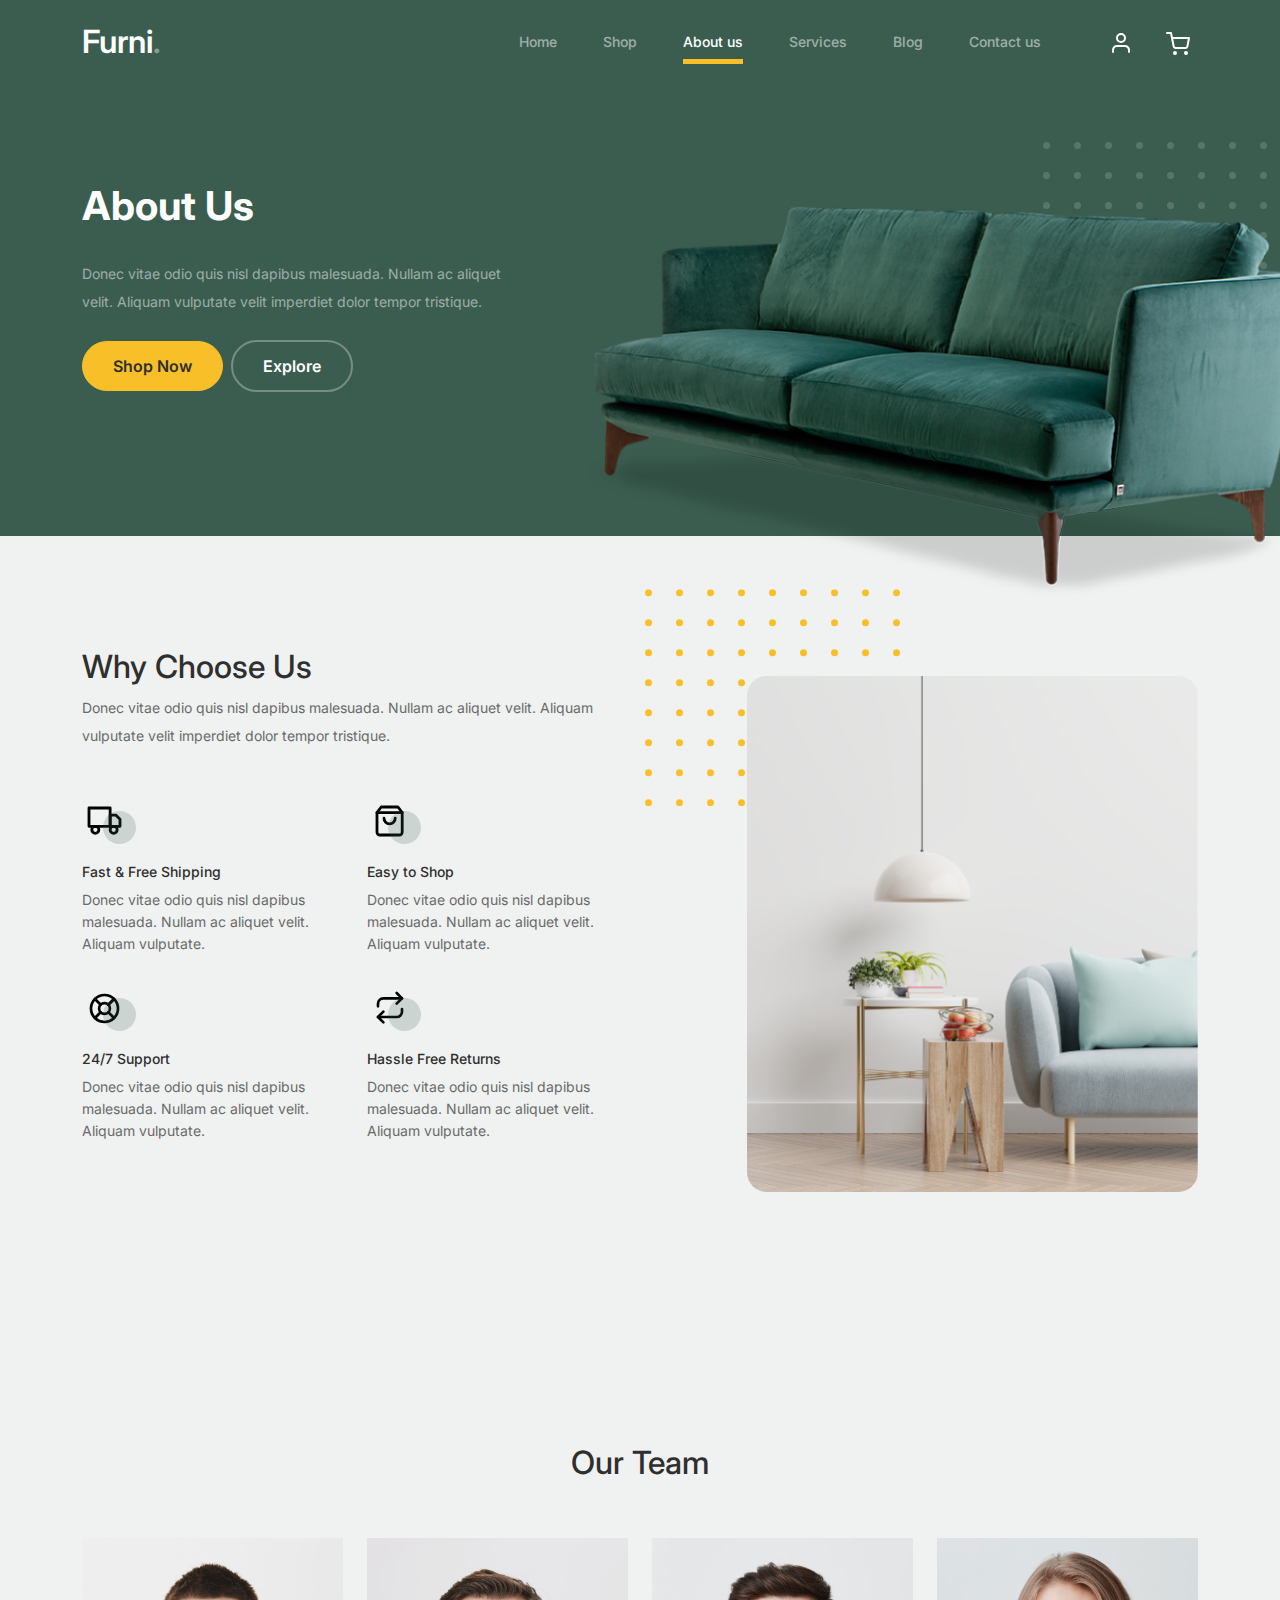
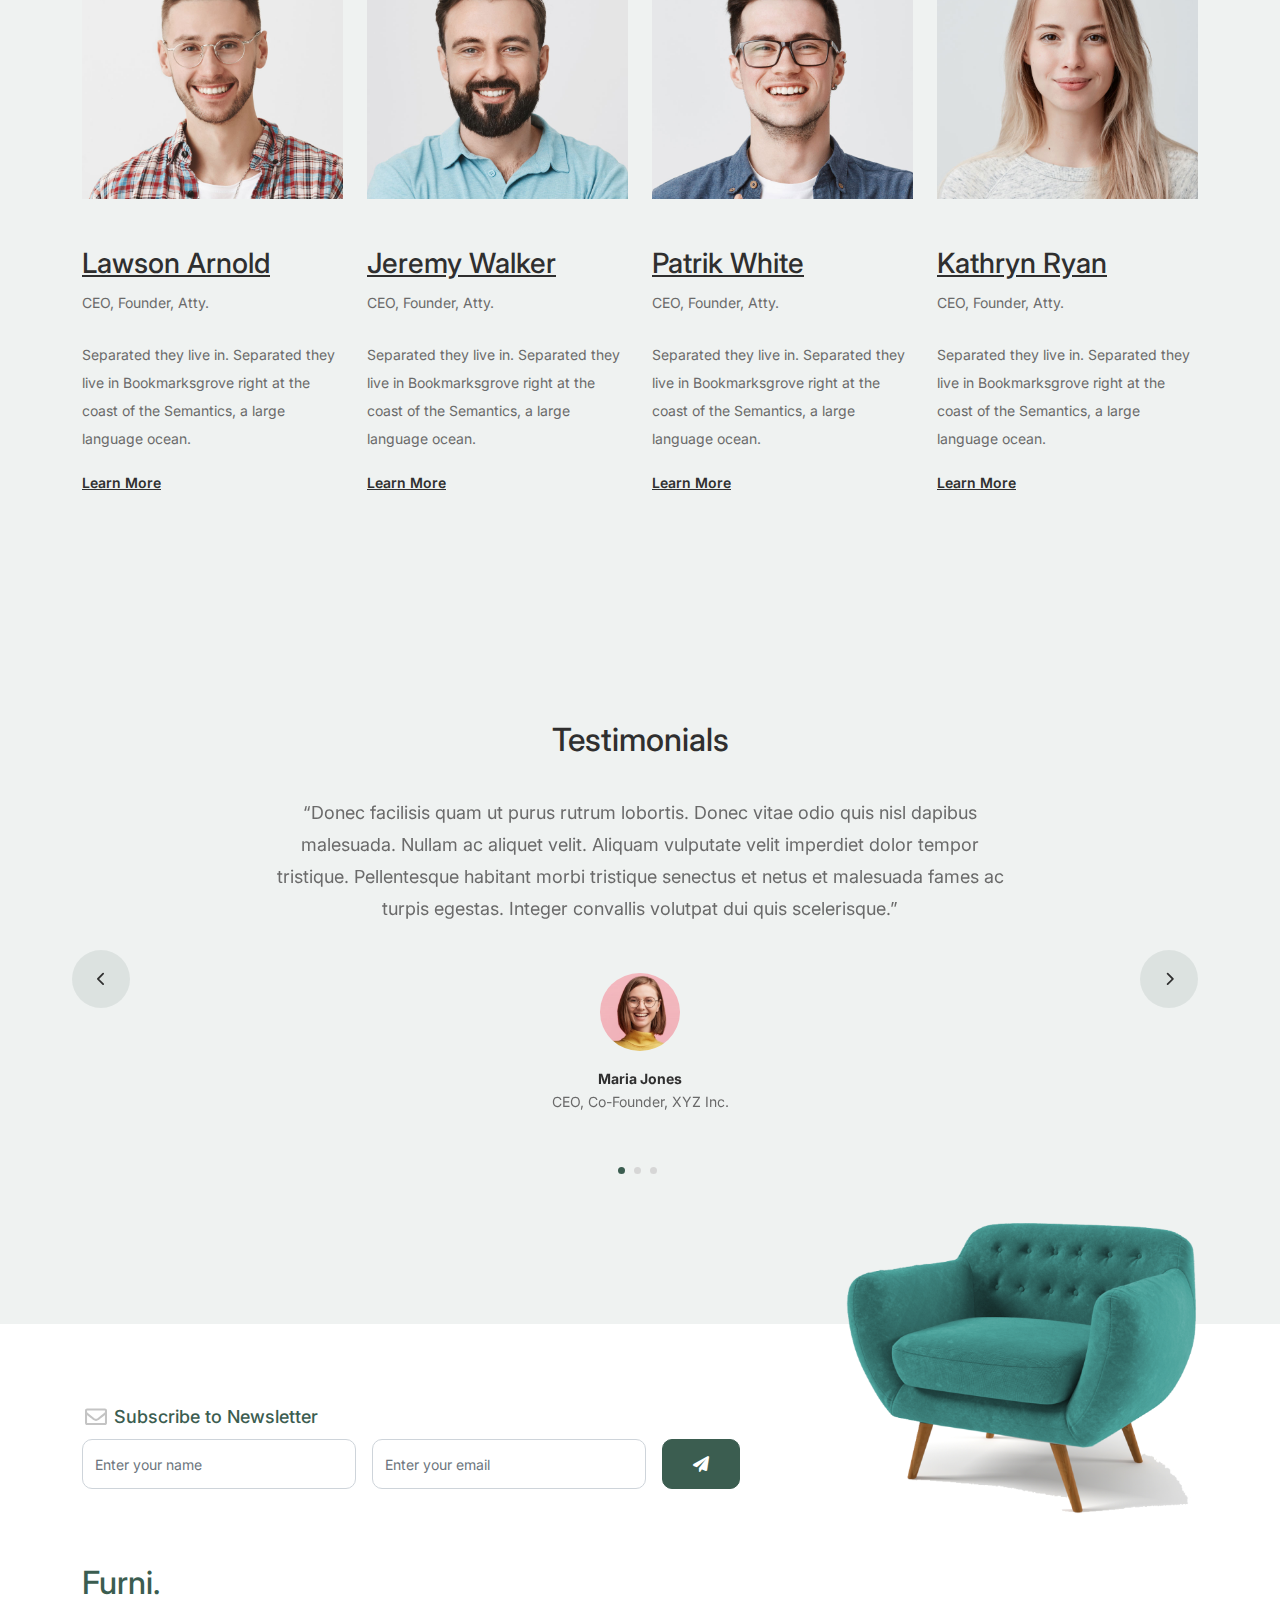
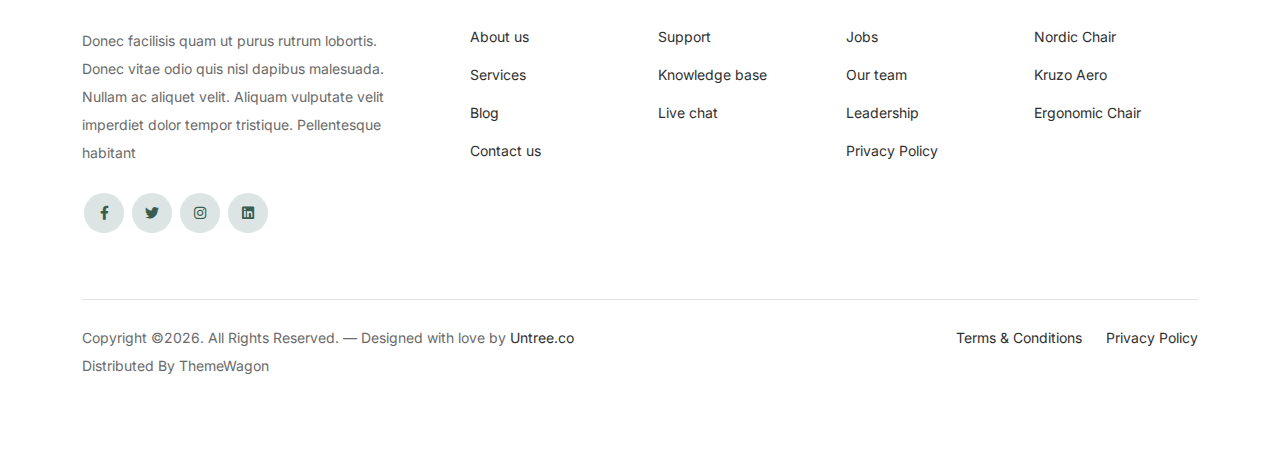
==== furni-1.0.0/about.html @ 328c90b6 "web-code" ====
<!-- /*
* Bootstrap 5
* Template Name: Furni
* Template Author: Untree.co
* Template URI: https://untree.co/
* License: https://creativecommons.org/licenses/by/3.0/
*/ -->
<!doctype html>
<html lang="en">
<head>
  <meta charset="utf-8">
  <meta name="viewport" content="width=device-width, initial-scale=1, shrink-to-fit=no">
  <meta name="author" content="Untree.co">
  <link rel="shortcut icon" href="favicon.png">

  <meta name="description" content="" />
  <meta name="keywords" content="bootstrap, bootstrap4" />

		<!-- Bootstrap CSS -->
		<link href="css/bootstrap.min.css" rel="stylesheet">
		<link href="https://cdnjs.cloudflare.com/ajax/libs/font-awesome/6.0.0-beta3/css/all.min.css" rel="stylesheet">
		<link href="css/tiny-slider.css" rel="stylesheet">
		<link href="css/style.css" rel="stylesheet">
		<title>Furni Free Bootstrap 5 Template for Furniture and Interior Design Websites by Untree.co </title>
	</head>

	<body>

		<!-- Start Header/Navigation -->
		<nav class="custom-navbar navbar navbar navbar-expand-md navbar-dark bg-dark" arial-label="Furni navigation bar">

			<div class="container">
				<a class="navbar-brand" href="index.html">Furni<span>.</span></a>

				<button class="navbar-toggler" type="button" data-bs-toggle="collapse" data-bs-target="#navbarsFurni" aria-controls="navbarsFurni" aria-expanded="false" aria-label="Toggle navigation">
					<span class="navbar-toggler-icon"></span>
				</button>

				<div class="collapse navbar-collapse" id="navbarsFurni">
					<ul class="custom-navbar-nav navbar-nav ms-auto mb-2 mb-md-0">
						<li class="nav-item ">
							<a class="nav-link" href="index.html">Home</a>
						</li>
						<li><a class="nav-link" href="shop.html">Shop</a></li>
						<li class="active"><a class="nav-link" href="about.html">About us</a></li>
						<li><a class="nav-link" href="services.html">Services</a></li>
						<li><a class="nav-link" href="blog.html">Blog</a></li>
						<li><a class="nav-link" href="contact.html">Contact us</a></li>
					</ul>

					<ul class="custom-navbar-cta navbar-nav mb-2 mb-md-0 ms-5">
						<li><a class="nav-link" href="#"><img src="images/user.svg"></a></li>
						<li><a class="nav-link" href="cart.html"><img src="images/cart.svg"></a></li>
					</ul>
				</div>
			</div>
				
		</nav>
		<!-- End Header/Navigation -->

		<!-- Start Hero Section -->
			<div class="hero">
				<div class="container">
					<div class="row justify-content-between">
						<div class="col-lg-5">
							<div class="intro-excerpt">
								<h1>About Us</h1>
								<p class="mb-4">Donec vitae odio quis nisl dapibus malesuada. Nullam ac aliquet velit. Aliquam vulputate velit imperdiet dolor tempor tristique.</p>
								<p><a href="" class="btn btn-secondary me-2">Shop Now</a><a href="#" class="btn btn-white-outline">Explore</a></p>
							</div>
						</div>
						<div class="col-lg-7">
							<div class="hero-img-wrap">
								<img src="images/couch.png" class="img-fluid">
							</div>
						</div>
					</div>
				</div>
			</div>
		<!-- End Hero Section -->

		

		<!-- Start Why Choose Us Section -->
		<div class="why-choose-section">
			<div class="container">
				<div class="row justify-content-between align-items-center">
					<div class="col-lg-6">
						<h2 class="section-title">Why Choose Us</h2>
						<p>Donec vitae odio quis nisl dapibus malesuada. Nullam ac aliquet velit. Aliquam vulputate velit imperdiet dolor tempor tristique.</p>

						<div class="row my-5">
							<div class="col-6 col-md-6">
								<div class="feature">
									<div class="icon">
										<img src="images/truck.svg" alt="Image" class="imf-fluid">
									</div>
									<h3>Fast &amp; Free Shipping</h3>
									<p>Donec vitae odio quis nisl dapibus malesuada. Nullam ac aliquet velit. Aliquam vulputate.</p>
								</div>
							</div>

							<div class="col-6 col-md-6">
								<div class="feature">
									<div class="icon">
										<img src="images/bag.svg" alt="Image" class="imf-fluid">
									</div>
									<h3>Easy to Shop</h3>
									<p>Donec vitae odio quis nisl dapibus malesuada. Nullam ac aliquet velit. Aliquam vulputate.</p>
								</div>
							</div>

							<div class="col-6 col-md-6">
								<div class="feature">
									<div class="icon">
										<img src="images/support.svg" alt="Image" class="imf-fluid">
									</div>
									<h3>24/7 Support</h3>
									<p>Donec vitae odio quis nisl dapibus malesuada. Nullam ac aliquet velit. Aliquam vulputate.</p>
								</div>
							</div>

							<div class="col-6 col-md-6">
								<div class="feature">
									<div class="icon">
										<img src="images/return.svg" alt="Image" class="imf-fluid">
									</div>
									<h3>Hassle Free Returns</h3>
									<p>Donec vitae odio quis nisl dapibus malesuada. Nullam ac aliquet velit. Aliquam vulputate.</p>
								</div>
							</div>

						</div>
					</div>

					<div class="col-lg-5">
						<div class="img-wrap">
							<img src="images/why-choose-us-img.jpg" alt="Image" class="img-fluid">
						</div>
					</div>

				</div>
			</div>
		</div>
		<!-- End Why Choose Us Section -->

		<!-- Start Team Section -->
		<div class="untree_co-section">
			<div class="container">

				<div class="row mb-5">
					<div class="col-lg-5 mx-auto text-center">
						<h2 class="section-title">Our Team</h2>
					</div>
				</div>

				<div class="row">

					<!-- Start Column 1 -->
					<div class="col-12 col-md-6 col-lg-3 mb-5 mb-md-0">
						<img src="images/person_1.jpg" class="img-fluid mb-5">
						<h3 clas><a href="#"><span class="">Lawson</span> Arnold</a></h3>
            <span class="d-block position mb-4">CEO, Founder, Atty.</span>
            <p>Separated they live in.
            Separated they live in Bookmarksgrove right at the coast of the Semantics, a large language ocean.</p>
            <p class="mb-0"><a href="#" class="more dark">Learn More <span class="icon-arrow_forward"></span></a></p>
					</div> 
					<!-- End Column 1 -->

					<!-- Start Column 2 -->
					<div class="col-12 col-md-6 col-lg-3 mb-5 mb-md-0">
						<img src="images/person_2.jpg" class="img-fluid mb-5">

						<h3 clas><a href="#"><span class="">Jeremy</span> Walker</a></h3>
            <span class="d-block position mb-4">CEO, Founder, Atty.</span>
            <p>Separated they live in.
            Separated they live in Bookmarksgrove right at the coast of the Semantics, a large language ocean.</p>
            <p class="mb-0"><a href="#" class="more dark">Learn More <span class="icon-arrow_forward"></span></a></p>

					</div> 
					<!-- End Column 2 -->

					<!-- Start Column 3 -->
					<div class="col-12 col-md-6 col-lg-3 mb-5 mb-md-0">
						<img src="images/person_3.jpg" class="img-fluid mb-5">
						<h3 clas><a href="#"><span class="">Patrik</span> White</a></h3>
            <span class="d-block position mb-4">CEO, Founder, Atty.</span>
            <p>Separated they live in.
            Separated they live in Bookmarksgrove right at the coast of the Semantics, a large language ocean.</p>
            <p class="mb-0"><a href="#" class="more dark">Learn More <span class="icon-arrow_forward"></span></a></p>
					</div> 
					<!-- End Column 3 -->

					<!-- Start Column 4 -->
					<div class="col-12 col-md-6 col-lg-3 mb-5 mb-md-0">
						<img src="images/person_4.jpg" class="img-fluid mb-5">

						<h3 clas><a href="#"><span class="">Kathryn</span> Ryan</a></h3>
            <span class="d-block position mb-4">CEO, Founder, Atty.</span>
            <p>Separated they live in.
            Separated they live in Bookmarksgrove right at the coast of the Semantics, a large language ocean.</p>
            <p class="mb-0"><a href="#" class="more dark">Learn More <span class="icon-arrow_forward"></span></a></p>

          
					</div> 
					<!-- End Column 4 -->

					

				</div>
			</div>
		</div>
		<!-- End Team Section -->

		

		<!-- Start Testimonial Slider -->
		<div class="testimonial-section before-footer-section">
			<div class="container">
				<div class="row">
					<div class="col-lg-7 mx-auto text-center">
						<h2 class="section-title">Testimonials</h2>
					</div>
				</div>

				<div class="row justify-content-center">
					<div class="col-lg-12">
						<div class="testimonial-slider-wrap text-center">

							<div id="testimonial-nav">
								<span class="prev" data-controls="prev"><span class="fa fa-chevron-left"></span></span>
								<span class="next" data-controls="next"><span class="fa fa-chevron-right"></span></span>
							</div>

							<div class="testimonial-slider">
								
								<div class="item">
									<div class="row justify-content-center">
										<div class="col-lg-8 mx-auto">

											<div class="testimonial-block text-center">
												<blockquote class="mb-5">
													<p>&ldquo;Donec facilisis quam ut purus rutrum lobortis. Donec vitae odio quis nisl dapibus malesuada. Nullam ac aliquet velit. Aliquam vulputate velit imperdiet dolor tempor tristique. Pellentesque habitant morbi tristique senectus et netus et malesuada fames ac turpis egestas. Integer convallis volutpat dui quis scelerisque.&rdquo;</p>
												</blockquote>

												<div class="author-info">
													<div class="author-pic">
														<img src="images/person-1.png" alt="Maria Jones" class="img-fluid">
													</div>
													<h3 class="font-weight-bold">Maria Jones</h3>
													<span class="position d-block mb-3">CEO, Co-Founder, XYZ Inc.</span>
												</div>
											</div>

										</div>
									</div>
								</div> 
								<!-- END item -->

								<div class="item">
									<div class="row justify-content-center">
										<div class="col-lg-8 mx-auto">

											<div class="testimonial-block text-center">
												<blockquote class="mb-5">
													<p>&ldquo;Donec facilisis quam ut purus rutrum lobortis. Donec vitae odio quis nisl dapibus malesuada. Nullam ac aliquet velit. Aliquam vulputate velit imperdiet dolor tempor tristique. Pellentesque habitant morbi tristique senectus et netus et malesuada fames ac turpis egestas. Integer convallis volutpat dui quis scelerisque.&rdquo;</p>
												</blockquote>

												<div class="author-info">
													<div class="author-pic">
														<img src="images/person-1.png" alt="Maria Jones" class="img-fluid">
													</div>
													<h3 class="font-weight-bold">Maria Jones</h3>
													<span class="position d-block mb-3">CEO, Co-Founder, XYZ Inc.</span>
												</div>
											</div>

										</div>
									</div>
								</div> 
								<!-- END item -->

								<div class="item">
									<div class="row justify-content-center">
										<div class="col-lg-8 mx-auto">

											<div class="testimonial-block text-center">
												<blockquote class="mb-5">
													<p>&ldquo;Donec facilisis quam ut purus rutrum lobortis. Donec vitae odio quis nisl dapibus malesuada. Nullam ac aliquet velit. Aliquam vulputate velit imperdiet dolor tempor tristique. Pellentesque habitant morbi tristique senectus et netus et malesuada fames ac turpis egestas. Integer convallis volutpat dui quis scelerisque.&rdquo;</p>
												</blockquote>

												<div class="author-info">
													<div class="author-pic">
														<img src="images/person-1.png" alt="Maria Jones" class="img-fluid">
													</div>
													<h3 class="font-weight-bold">Maria Jones</h3>
													<span class="position d-block mb-3">CEO, Co-Founder, XYZ Inc.</span>
												</div>
											</div>

										</div>
									</div>
								</div> 
								<!-- END item -->

							</div>

						</div>
					</div>
				</div>
			</div>
		</div>
		<!-- End Testimonial Slider -->

		

		<!-- Start Footer Section -->
		<footer class="footer-section">
			<div class="container relative">

				<div class="sofa-img">
					<img src="images/sofa.png" alt="Image" class="img-fluid">
				</div>

				<div class="row">
					<div class="col-lg-8">
						<div class="subscription-form">
							<h3 class="d-flex align-items-center"><span class="me-1"><img src="images/envelope-outline.svg" alt="Image" class="img-fluid"></span><span>Subscribe to Newsletter</span></h3>

							<form action="#" class="row g-3">
								<div class="col-auto">
									<input type="text" class="form-control" placeholder="Enter your name">
								</div>
								<div class="col-auto">
									<input type="email" class="form-control" placeholder="Enter your email">
								</div>
								<div class="col-auto">
									<button class="btn btn-primary">
										<span class="fa fa-paper-plane"></span>
									</button>
								</div>
							</form>

						</div>
					</div>
				</div>

				<div class="row g-5 mb-5">
					<div class="col-lg-4">
						<div class="mb-4 footer-logo-wrap"><a href="#" class="footer-logo">Furni<span>.</span></a></div>
						<p class="mb-4">Donec facilisis quam ut purus rutrum lobortis. Donec vitae odio quis nisl dapibus malesuada. Nullam ac aliquet velit. Aliquam vulputate velit imperdiet dolor tempor tristique. Pellentesque habitant</p>

						<ul class="list-unstyled custom-social">
							<li><a href="#"><span class="fa fa-brands fa-facebook-f"></span></a></li>
							<li><a href="#"><span class="fa fa-brands fa-twitter"></span></a></li>
							<li><a href="#"><span class="fa fa-brands fa-instagram"></span></a></li>
							<li><a href="#"><span class="fa fa-brands fa-linkedin"></span></a></li>
						</ul>
					</div>

					<div class="col-lg-8">
						<div class="row links-wrap">
							<div class="col-6 col-sm-6 col-md-3">
								<ul class="list-unstyled">
									<li><a href="#">About us</a></li>
									<li><a href="#">Services</a></li>
									<li><a href="#">Blog</a></li>
									<li><a href="#">Contact us</a></li>
								</ul>
							</div>

							<div class="col-6 col-sm-6 col-md-3">
								<ul class="list-unstyled">
									<li><a href="#">Support</a></li>
									<li><a href="#">Knowledge base</a></li>
									<li><a href="#">Live chat</a></li>
								</ul>
							</div>

							<div class="col-6 col-sm-6 col-md-3">
								<ul class="list-unstyled">
									<li><a href="#">Jobs</a></li>
									<li><a href="#">Our team</a></li>
									<li><a href="#">Leadership</a></li>
									<li><a href="#">Privacy Policy</a></li>
								</ul>
							</div>

							<div class="col-6 col-sm-6 col-md-3">
								<ul class="list-unstyled">
									<li><a href="#">Nordic Chair</a></li>
									<li><a href="#">Kruzo Aero</a></li>
									<li><a href="#">Ergonomic Chair</a></li>
								</ul>
							</div>
						</div>
					</div>

				</div>

				<div class="border-top copyright">
					<div class="row pt-4">
						<div class="col-lg-6">
							<p class="mb-2 text-center text-lg-start">Copyright &copy;<script>document.write(new Date().getFullYear());</script>. All Rights Reserved. &mdash; Designed with love by <a href="https://untree.co">Untree.co</a> Distributed By <a hreff="https://themewagon.com">ThemeWagon</a>  <!-- License information: https://untree.co/license/ -->
            </p>
						</div>

						<div class="col-lg-6 text-center text-lg-end">
							<ul class="list-unstyled d-inline-flex ms-auto">
								<li class="me-4"><a href="#">Terms &amp; Conditions</a></li>
								<li><a href="#">Privacy Policy</a></li>
							</ul>
						</div>

					</div>
				</div>

			</div>
		</footer>
		<!-- End Footer Section -->	


		<script src="js/bootstrap.bundle.min.js"></script>
		<script src="js/tiny-slider.js"></script>
		<script src="js/custom.js"></script>
	</body>

</html>
---- furni-1.0.0/css/tiny-slider.css ----
.tns-outer{padding:0 !important}.tns-outer [hidden]{display:none !important}.tns-outer [aria-controls],.tns-outer [data-action]{cursor:pointer}.tns-slider{-webkit-transition:all 0s;-moz-transition:all 0s;transition:all 0s}.tns-slider>.tns-item{-webkit-box-sizing:border-box;-moz-box-sizing:border-box;box-sizing:border-box}.tns-horizontal.tns-subpixel{white-space:nowrap}.tns-horizontal.tns-subpixel>.tns-item{display:inline-block;vertical-align:top;white-space:normal}.tns-horizontal.tns-no-subpixel:after{content:'';display:table;clear:both}.tns-horizontal.tns-no-subpixel>.tns-item{float:left}.tns-horizontal.tns-carousel.tns-no-subpixel>.tns-item{margin-right:-100%}.tns-no-calc{position:relative;left:0}.tns-gallery{position:relative;left:0;min-height:1px}.tns-gallery>.tns-item{position:absolute;left:-100%;-webkit-transition:transform 0s, opacity 0s;-moz-transition:transform 0s, opacity 0s;transition:transform 0s, opacity 0s}.tns-gallery>.tns-slide-active{position:relative;left:auto !important}.tns-gallery>.tns-moving{-webkit-transition:all 0.25s;-moz-transition:all 0.25s;transition:all 0.25s}.tns-autowidth{display:inline-block}.tns-lazy-img{-webkit-transition:opacity 0.6s;-moz-transition:opacity 0.6s;transition:opacity 0.6s;opacity:0.6}.tns-lazy-img.tns-complete{opacity:1}.tns-ah{-webkit-transition:height 0s;-moz-transition:height 0s;transition:height 0s}.tns-ovh{overflow:hidden}.tns-visually-hidden{position:absolute;left:-10000em}.tns-transparent{opacity:0;visibility:hidden}.tns-fadeIn{opacity:1;filter:alpha(opacity=100);z-index:0}.tns-normal,.tns-fadeOut{opacity:0;filter:alpha(opacity=0);z-index:-1}.tns-vpfix{white-space:nowrap}.tns-vpfix>div,.tns-vpfix>li{display:inline-block}.tns-t-subp2{margin:0 auto;width:310px;position:relative;height:10px;overflow:hidden}.tns-t-ct{width:2333.3333333%;width:-webkit-calc(100% * 70 / 3);width:-moz-calc(100% * 70 / 3);width:calc(100% * 70 / 3);position:absolute;right:0}.tns-t-ct:after{content:'';display:table;clear:both}.tns-t-ct>div{width:1.4285714%;width:-webkit-calc(100% / 70);width:-moz-calc(100% / 70);width:calc(100% / 70);height:10px;float:left}

/*# sourceMappingURL=sourcemaps/tiny-slider.css.map */
---- furni-1.0.0/css/style.css ----
/*
* Template Name: UntreeStore
* Template Author: Untree.co
* Author URI: https://untree.co/
* License: https://creativecommons.org/licenses/by/3.0/
*/
@import url("https://fonts.googleapis.com/css2?family=Inter:wght@400;500;600;700;800&display=swap");
body {
  overflow-x: hidden;
  position: relative; }

body {
  font-family: "Inter", sans-serif;
  font-weight: 400;
  line-height: 28px;
  color: #6a6a6a;
  font-size: 14px;
  background-color: #eff2f1; }

a {
  text-decoration: none;
  -webkit-transition: .3s all ease;
  -o-transition: .3s all ease;
  transition: .3s all ease;
  color: #2f2f2f;
  text-decoration: underline; }
  a:hover {
    color: #2f2f2f;
    text-decoration: none; }
  a.more {
    font-weight: 600; }

.custom-navbar {
  background: #3b5d50 !important;
  padding-top: 20px;
  padding-bottom: 20px; }
  .custom-navbar .navbar-brand {
    font-size: 32px;
    font-weight: 600; }
    .custom-navbar .navbar-brand > span {
      opacity: .4; }
  .custom-navbar .navbar-toggler {
    border-color: transparent; }
    .custom-navbar .navbar-toggler:active, .custom-navbar .navbar-toggler:focus {
      -webkit-box-shadow: none;
      box-shadow: none;
      outline: none; }
  @media (min-width: 992px) {
    .custom-navbar .custom-navbar-nav li {
      margin-left: 15px;
      margin-right: 15px; } }
  .custom-navbar .custom-navbar-nav li a {
    font-weight: 500;
    color: #ffffff !important;
    opacity: .5;
    -webkit-transition: .3s all ease;
    -o-transition: .3s all ease;
    transition: .3s all ease;
    position: relative; }
    @media (min-width: 768px) {
      .custom-navbar .custom-navbar-nav li a:before {
        content: "";
        position: absolute;
        bottom: 0;
        left: 8px;
        right: 8px;
        background: #f9bf29;
        height: 5px;
        opacity: 1;
        visibility: visible;
        width: 0;
        -webkit-transition: .15s all ease-out;
        -o-transition: .15s all ease-out;
        transition: .15s all ease-out; } }
    .custom-navbar .custom-navbar-nav li a:hover {
      opacity: 1; }
      .custom-navbar .custom-navbar-nav li a:hover:before {
        width: calc(100% - 16px); }
  .custom-navbar .custom-navbar-nav li.active a {
    opacity: 1; }
    .custom-navbar .custom-navbar-nav li.active a:before {
      width: calc(100% - 16px); }
  .custom-navbar .custom-navbar-cta {
    margin-left: 0 !important;
    -webkit-box-orient: horizontal;
    -webkit-box-direction: normal;
    -ms-flex-direction: row;
    flex-direction: row; }
    @media (min-width: 768px) {
      .custom-navbar .custom-navbar-cta {
        margin-left: 40px !important; } }
    .custom-navbar .custom-navbar-cta li {
      margin-left: 0px;
      margin-right: 0px; }
      .custom-navbar .custom-navbar-cta li:first-child {
        margin-right: 20px; }

.hero {
  background: #3b5d50;
  padding: calc(4rem - 30px) 0 0rem 0; }
  @media (min-width: 768px) {
    .hero {
      padding: calc(4rem - 30px) 0 4rem 0; } }
  @media (min-width: 992px) {
    .hero {
      padding: calc(8rem - 30px) 0 8rem 0; } }
  .hero .intro-excerpt {
    position: relative;
    z-index: 4; }
    @media (min-width: 992px) {
      .hero .intro-excerpt {
        max-width: 450px; } }
  .hero h1 {
    font-weight: 700;
    color: #ffffff;
    margin-bottom: 30px; }
    @media (min-width: 1400px) {
      .hero h1 {
        font-size: 54px; } }
  .hero p {
    color: rgba(255, 255, 255, 0.5);
    margin-botom: 30px; }
  .hero .hero-img-wrap {
    position: relative; }
    .hero .hero-img-wrap img {
      position: relative;
      top: 0px;
      right: 0px;
      z-index: 2;
      max-width: 780px;
      left: -20px; }
      @media (min-width: 768px) {
        .hero .hero-img-wrap img {
          right: 0px;
          left: -100px; } }
      @media (min-width: 992px) {
        .hero .hero-img-wrap img {
          left: 0px;
          top: -80px;
          position: absolute;
          right: -50px; } }
      @media (min-width: 1200px) {
        .hero .hero-img-wrap img {
          left: 0px;
          top: -80px;
          right: -100px; } }
    .hero .hero-img-wrap:after {
      content: "";
      position: absolute;
      width: 255px;
      height: 217px;
      background-image: url("../images/dots-light.svg");
      background-size: contain;
      background-repeat: no-repeat;
      right: -100px;
      top: -0px; }
      @media (min-width: 1200px) {
        .hero .hero-img-wrap:after {
          top: -40px; } }

.btn {
  font-weight: 600;
  padding: 12px 30px;
  border-radius: 30px;
  color: #ffffff;
  background: #2f2f2f;
  border-color: #2f2f2f; }
  .btn:hover {
    color: #ffffff;
    background: #222222;
    border-color: #222222; }
  .btn:active, .btn:focus {
    outline: none !important;
    -webkit-box-shadow: none;
    box-shadow: none; }
  .btn.btn-primary {
    background: #3b5d50;
    border-color: #3b5d50; }
    .btn.btn-primary:hover {
      background: #314d43;
      border-color: #314d43; }
  .btn.btn-secondary {
    color: #2f2f2f;
    background: #f9bf29;
    border-color: #f9bf29; }
    .btn.btn-secondary:hover {
      background: #f8b810;
      border-color: #f8b810; }
  .btn.btn-white-outline {
    background: transparent;
    border-width: 2px;
    border-color: rgba(255, 255, 255, 0.3); }
    .btn.btn-white-outline:hover {
      border-color: white;
      color: #ffffff; }

.section-title {
  color: #2f2f2f; }

.product-section {
  padding: 7rem 0; }
  .product-section .product-item {
    text-align: center;
    text-decoration: none;
    display: block;
    position: relative;
    padding-bottom: 50px;
    cursor: pointer; }
    .product-section .product-item .product-thumbnail {
      margin-bottom: 30px;
      position: relative;
      top: 0;
      -webkit-transition: .3s all ease;
      -o-transition: .3s all ease;
      transition: .3s all ease; }
    .product-section .product-item h3 {
      font-weight: 600;
      font-size: 16px; }
    .product-section .product-item strong {
      font-weight: 800 !important;
      font-size: 18px !important; }
    .product-section .product-item h3, .product-section .product-item strong {
      color: #2f2f2f;
      text-decoration: none; }
    .product-section .product-item .icon-cross {
      position: absolute;
      width: 35px;
      height: 35px;
      display: inline-block;
      background: #2f2f2f;
      bottom: 15px;
      left: 50%;
      -webkit-transform: translateX(-50%);
      -ms-transform: translateX(-50%);
      transform: translateX(-50%);
      margin-bottom: -17.5px;
      border-radius: 50%;
      opacity: 0;
      visibility: hidden;
      -webkit-transition: .3s all ease;
      -o-transition: .3s all ease;
      transition: .3s all ease; }
      .product-section .product-item .icon-cross img {
        position: absolute;
        left: 50%;
        top: 50%;
        -webkit-transform: translate(-50%, -50%);
        -ms-transform: translate(-50%, -50%);
        transform: translate(-50%, -50%); }
    .product-section .product-item:before {
      bottom: 0;
      left: 0;
      right: 0;
      position: absolute;
      content: "";
      background: #dce5e4;
      height: 0%;
      z-index: -1;
      border-radius: 10px;
      -webkit-transition: .3s all ease;
      -o-transition: .3s all ease;
      transition: .3s all ease; }
    .product-section .product-item:hover .product-thumbnail {
      top: -25px; }
    .product-section .product-item:hover .icon-cross {
      bottom: 0;
      opacity: 1;
      visibility: visible; }
    .product-section .product-item:hover:before {
      height: 70%; }

.why-choose-section {
  padding: 7rem 0; }
  .why-choose-section .img-wrap {
    position: relative; }
    .why-choose-section .img-wrap:before {
      position: absolute;
      content: "";
      width: 255px;
      height: 217px;
      background-image: url("../images/dots-yellow.svg");
      background-repeat: no-repeat;
      background-size: contain;
      -webkit-transform: translate(-40%, -40%);
      -ms-transform: translate(-40%, -40%);
      transform: translate(-40%, -40%);
      z-index: -1; }
    .why-choose-section .img-wrap img {
      border-radius: 20px; }

.feature {
  margin-bottom: 30px; }
  .feature .icon {
    display: inline-block;
    position: relative;
    margin-bottom: 20px; }
    .feature .icon:before {
      content: "";
      width: 33px;
      height: 33px;
      position: absolute;
      background: rgba(59, 93, 80, 0.2);
      border-radius: 50%;
      right: -8px;
      bottom: 0; }
  .feature h3 {
    font-size: 14px;
    color: #2f2f2f; }
  .feature p {
    font-size: 14px;
    line-height: 22px;
    color: #6a6a6a; }

.we-help-section {
  padding: 7rem 0; }
  .we-help-section .imgs-grid {
    display: -ms-grid;
    display: grid;
    -ms-grid-columns: (1fr)[27];
    grid-template-columns: repeat(27, 1fr);
    position: relative; }
    .we-help-section .imgs-grid:before {
      position: absolute;
      content: "";
      width: 255px;
      height: 217px;
      background-image: url("../images/dots-green.svg");
      background-size: contain;
      background-repeat: no-repeat;
      -webkit-transform: translate(-40%, -40%);
      -ms-transform: translate(-40%, -40%);
      transform: translate(-40%, -40%);
      z-index: -1; }
    .we-help-section .imgs-grid .grid {
      position: relative; }
      .we-help-section .imgs-grid .grid img {
        border-radius: 20px;
        max-width: 100%; }
      .we-help-section .imgs-grid .grid.grid-1 {
        -ms-grid-column: 1;
        -ms-grid-column-span: 18;
        grid-column: 1 / span 18;
        -ms-grid-row: 1;
        -ms-grid-row-span: 27;
        grid-row: 1 / span 27; }
      .we-help-section .imgs-grid .grid.grid-2 {
        -ms-grid-column: 19;
        -ms-grid-column-span: 27;
        grid-column: 19 / span 27;
        -ms-grid-row: 1;
        -ms-grid-row-span: 5;
        grid-row: 1 / span 5;
        padding-left: 20px; }
      .we-help-section .imgs-grid .grid.grid-3 {
        -ms-grid-column: 14;
        -ms-grid-column-span: 16;
        grid-column: 14 / span 16;
        -ms-grid-row: 6;
        -ms-grid-row-span: 27;
        grid-row: 6 / span 27;
        padding-top: 20px; }

.custom-list {
  width: 100%; }
  .custom-list li {
    display: inline-block;
    width: calc(50% - 20px);
    margin-bottom: 12px;
    line-height: 1.5;
    position: relative;
    padding-left: 20px; }
    .custom-list li:before {
      content: "";
      width: 8px;
      height: 8px;
      border-radius: 50%;
      border: 2px solid #3b5d50;
      position: absolute;
      left: 0;
      top: 8px; }

.popular-product {
  padding: 0 0 7rem 0; }
  .popular-product .product-item-sm h3 {
    font-size: 14px;
    font-weight: 700;
    color: #2f2f2f; }
  .popular-product .product-item-sm a {
    text-decoration: none;
    color: #2f2f2f;
    -webkit-transition: .3s all ease;
    -o-transition: .3s all ease;
    transition: .3s all ease; }
    .popular-product .product-item-sm a:hover {
      color: rgba(47, 47, 47, 0.5); }
  .popular-product .product-item-sm p {
    line-height: 1.4;
    margin-bottom: 10px;
    font-size: 14px; }
  .popular-product .product-item-sm .thumbnail {
    margin-right: 10px;
    -webkit-box-flex: 0;
    -ms-flex: 0 0 120px;
    flex: 0 0 120px;
    position: relative; }
    .popular-product .product-item-sm .thumbnail:before {
      content: "";
      position: absolute;
      border-radius: 20px;
      background: #dce5e4;
      width: 98px;
      height: 98px;
      top: 50%;
      left: 50%;
      -webkit-transform: translate(-50%, -50%);
      -ms-transform: translate(-50%, -50%);
      transform: translate(-50%, -50%);
      z-index: -1; }

.testimonial-section {
  padding: 3rem 0 7rem 0; }

.testimonial-slider-wrap {
  position: relative; }
  .testimonial-slider-wrap .tns-inner {
    padding-top: 30px; }
  .testimonial-slider-wrap .item .testimonial-block blockquote {
    font-size: 16px; }
    @media (min-width: 768px) {
      .testimonial-slider-wrap .item .testimonial-block blockquote {
        line-height: 32px;
        font-size: 18px; } }
  .testimonial-slider-wrap .item .testimonial-block .author-info .author-pic {
    margin-bottom: 20px; }
    .testimonial-slider-wrap .item .testimonial-block .author-info .author-pic img {
      max-width: 80px;
      border-radius: 50%; }
  .testimonial-slider-wrap .item .testimonial-block .author-info h3 {
    font-size: 14px;
    font-weight: 700;
    color: #2f2f2f;
    margin-bottom: 0; }
  .testimonial-slider-wrap #testimonial-nav {
    position: absolute;
    top: 50%;
    z-index: 99;
    width: 100%;
    display: none; }
    @media (min-width: 768px) {
      .testimonial-slider-wrap #testimonial-nav {
        display: block; } }
    .testimonial-slider-wrap #testimonial-nav > span {
      cursor: pointer;
      position: absolute;
      width: 58px;
      height: 58px;
      line-height: 58px;
      border-radius: 50%;
      background: rgba(59, 93, 80, 0.1);
      color: #2f2f2f;
      -webkit-transition: .3s all ease;
      -o-transition: .3s all ease;
      transition: .3s all ease; }
      .testimonial-slider-wrap #testimonial-nav > span:hover {
        background: #3b5d50;
        color: #ffffff; }
    .testimonial-slider-wrap #testimonial-nav .prev {
      left: -10px; }
    .testimonial-slider-wrap #testimonial-nav .next {
      right: 0; }
  .testimonial-slider-wrap .tns-nav {
    position: absolute;
    bottom: -50px;
    left: 50%;
    -webkit-transform: translateX(-50%);
    -ms-transform: translateX(-50%);
    transform: translateX(-50%); }
    .testimonial-slider-wrap .tns-nav button {
      background: none;
      border: none;
      display: inline-block;
      position: relative;
      width: 0 !important;
      height: 7px !important;
      margin: 2px; }
      .testimonial-slider-wrap .tns-nav button:active, .testimonial-slider-wrap .tns-nav button:focus, .testimonial-slider-wrap .tns-nav button:hover {
        outline: none;
        -webkit-box-shadow: none;
        box-shadow: none;
        background: none; }
      .testimonial-slider-wrap .tns-nav button:before {
        display: block;
        width: 7px;
        height: 7px;
        left: 0;
        top: 0;
        position: absolute;
        content: "";
        border-radius: 50%;
        -webkit-transition: .3s all ease;
        -o-transition: .3s all ease;
        transition: .3s all ease;
        background-color: #d6d6d6; }
      .testimonial-slider-wrap .tns-nav button:hover:before, .testimonial-slider-wrap .tns-nav button.tns-nav-active:before {
        background-color: #3b5d50; }

.before-footer-section {
  padding: 7rem 0 12rem 0 !important; }

.blog-section {
  padding: 7rem 0 12rem 0; }
  .blog-section .post-entry a {
    text-decoration: none; }
  .blog-section .post-entry .post-thumbnail {
    display: block;
    margin-bottom: 20px; }
    .blog-section .post-entry .post-thumbnail img {
      border-radius: 20px;
      -webkit-transition: .3s all ease;
      -o-transition: .3s all ease;
      transition: .3s all ease; }
  .blog-section .post-entry .post-content-entry {
    padding-left: 15px;
    padding-right: 15px; }
    .blog-section .post-entry .post-content-entry h3 {
      font-size: 16px;
      margin-bottom: 0;
      font-weight: 600;
      margin-bottom: 7px; }
    .blog-section .post-entry .post-content-entry .meta {
      font-size: 14px; }
      .blog-section .post-entry .post-content-entry .meta a {
        font-weight: 600; }
  .blog-section .post-entry:hover .post-thumbnail img, .blog-section .post-entry:focus .post-thumbnail img {
    opacity: .7; }

.footer-section {
  padding: 80px 0;
  background: #ffffff; }
  .footer-section .relative {
    position: relative; }
  .footer-section a {
    text-decoration: none;
    color: #2f2f2f;
    -webkit-transition: .3s all ease;
    -o-transition: .3s all ease;
    transition: .3s all ease; }
    .footer-section a:hover {
      color: rgba(47, 47, 47, 0.5); }
  .footer-section .subscription-form {
    margin-bottom: 40px;
    position: relative;
    z-index: 2;
    margin-top: 100px; }
    @media (min-width: 992px) {
      .footer-section .subscription-form {
        margin-top: 0px;
        margin-bottom: 80px; } }
    .footer-section .subscription-form h3 {
      font-size: 18px;
      font-weight: 500;
      color: #3b5d50; }
    .footer-section .subscription-form .form-control {
      height: 50px;
      border-radius: 10px;
      font-family: "Inter", sans-serif; }
      .footer-section .subscription-form .form-control:active, .footer-section .subscription-form .form-control:focus {
        outline: none;
        -webkit-box-shadow: none;
        box-shadow: none;
        border-color: #3b5d50;
        -webkit-box-shadow: 0 1px 4px 0 rgba(0, 0, 0, 0.2);
        box-shadow: 0 1px 4px 0 rgba(0, 0, 0, 0.2); }
      .footer-section .subscription-form .form-control::-webkit-input-placeholder {
        font-size: 14px; }
      .footer-section .subscription-form .form-control::-moz-placeholder {
        font-size: 14px; }
      .footer-section .subscription-form .form-control:-ms-input-placeholder {
        font-size: 14px; }
      .footer-section .subscription-form .form-control:-moz-placeholder {
        font-size: 14px; }
    .footer-section .subscription-form .btn {
      border-radius: 10px !important; }
  .footer-section .sofa-img {
    position: absolute;
    top: -200px;
    z-index: 1;
    right: 0; }
    .footer-section .sofa-img img {
      max-width: 380px; }
  .footer-section .links-wrap {
    margin-top: 0px; }
    @media (min-width: 992px) {
      .footer-section .links-wrap {
        margin-top: 54px; } }
    .footer-section .links-wrap ul li {
      margin-bottom: 10px; }
  .footer-section .footer-logo-wrap .footer-logo {
    font-size: 32px;
    font-weight: 500;
    text-decoration: none;
    color: #3b5d50; }
  .footer-section .custom-social li {
    margin: 2px;
    display: inline-block; }
    .footer-section .custom-social li a {
      width: 40px;
      height: 40px;
      text-align: center;
      line-height: 40px;
      display: inline-block;
      background: #dce5e4;
      color: #3b5d50;
      border-radius: 50%; }
      .footer-section .custom-social li a:hover {
        background: #3b5d50;
        color: #ffffff; }
  .footer-section .border-top {
    border-color: #dce5e4; }
    .footer-section .border-top.copyright {
      font-size: 14px !important; }

.untree_co-section {
  padding: 7rem 0; }

.form-control {
  height: 50px;
  border-radius: 10px;
  font-family: "Inter", sans-serif; }
  .form-control:active, .form-control:focus {
    outline: none;
    -webkit-box-shadow: none;
    box-shadow: none;
    border-color: #3b5d50;
    -webkit-box-shadow: 0 1px 4px 0 rgba(0, 0, 0, 0.2);
    box-shadow: 0 1px 4px 0 rgba(0, 0, 0, 0.2); }
  .form-control::-webkit-input-placeholder {
    font-size: 14px; }
  .form-control::-moz-placeholder {
    font-size: 14px; }
  .form-control:-ms-input-placeholder {
    font-size: 14px; }
  .form-control:-moz-placeholder {
    font-size: 14px; }

.service {
  line-height: 1.5; }
  .service .service-icon {
    border-radius: 10px;
    -webkit-box-flex: 0;
    -ms-flex: 0 0 50px;
    flex: 0 0 50px;
    height: 50px;
    line-height: 50px;
    text-align: center;
    background: #3b5d50;
    margin-right: 20px;
    color: #ffffff; }

textarea {
  height: auto !important; }

.site-blocks-table {
  overflow: auto; }
  .site-blocks-table .product-thumbnail {
    width: 200px; }
  .site-blocks-table .btn {
    padding: 2px 10px; }
  .site-blocks-table thead th {
    padding: 30px;
    text-align: center;
    border-width: 0px !important;
    vertical-align: middle;
    color: rgba(0, 0, 0, 0.8);
    font-size: 18px; }
  .site-blocks-table td {
    padding: 20px;
    text-align: center;
    vertical-align: middle;
    color: rgba(0, 0, 0, 0.8); }
  .site-blocks-table tbody tr:first-child td {
    border-top: 1px solid #3b5d50 !important; }
  .site-blocks-table .btn {
    background: none !important;
    color: #000000;
    border: none;
    height: auto !important; }

.site-block-order-table th {
  border-top: none !important;
  border-bottom-width: 1px !important; }

.site-block-order-table td, .site-block-order-table th {
  color: #000000; }

.couponcode-wrap input {
  border-radius: 10px !important; }

.text-primary {
  color: #3b5d50 !important; }

.thankyou-icon {
  position: relative;
  color: #3b5d50; }
  .thankyou-icon:before {
    position: absolute;
    content: "";
    width: 50px;
    height: 50px;
    border-radius: 50%;
    background: rgba(59, 93, 80, 0.2); }
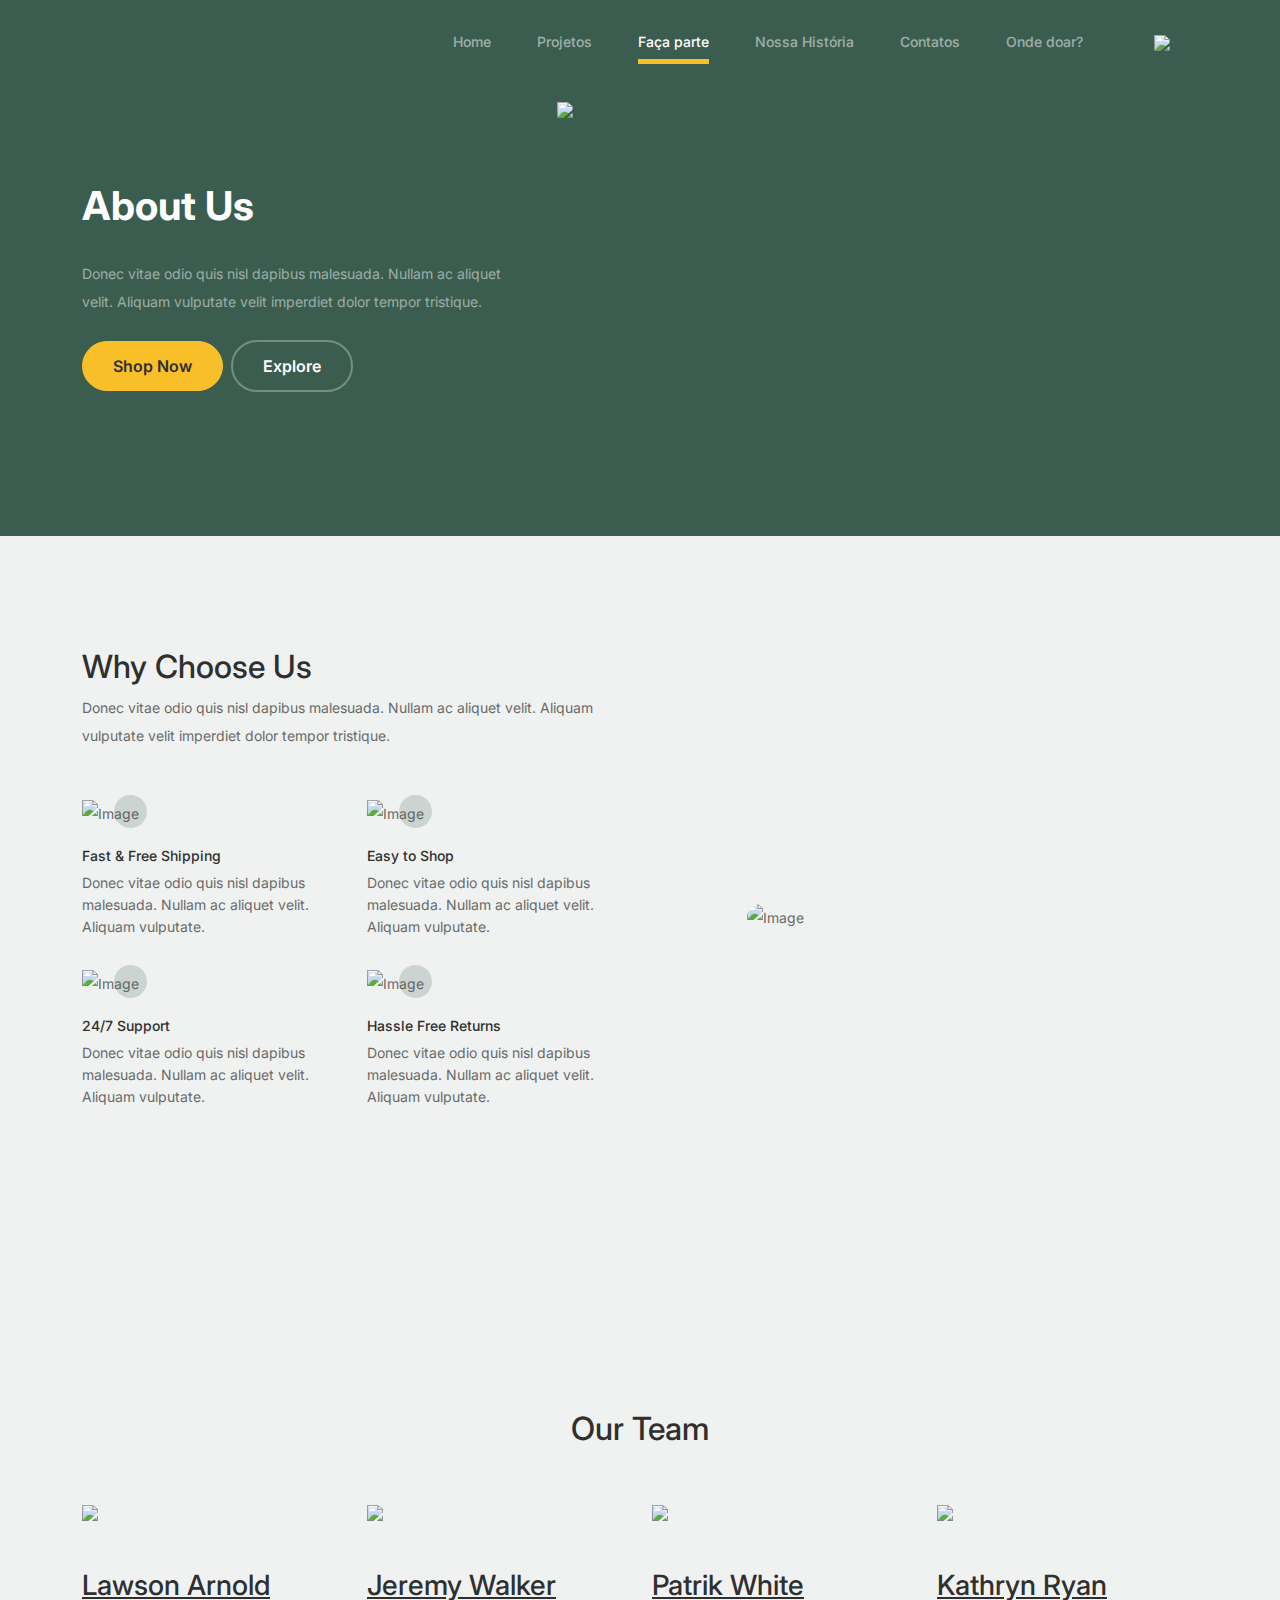
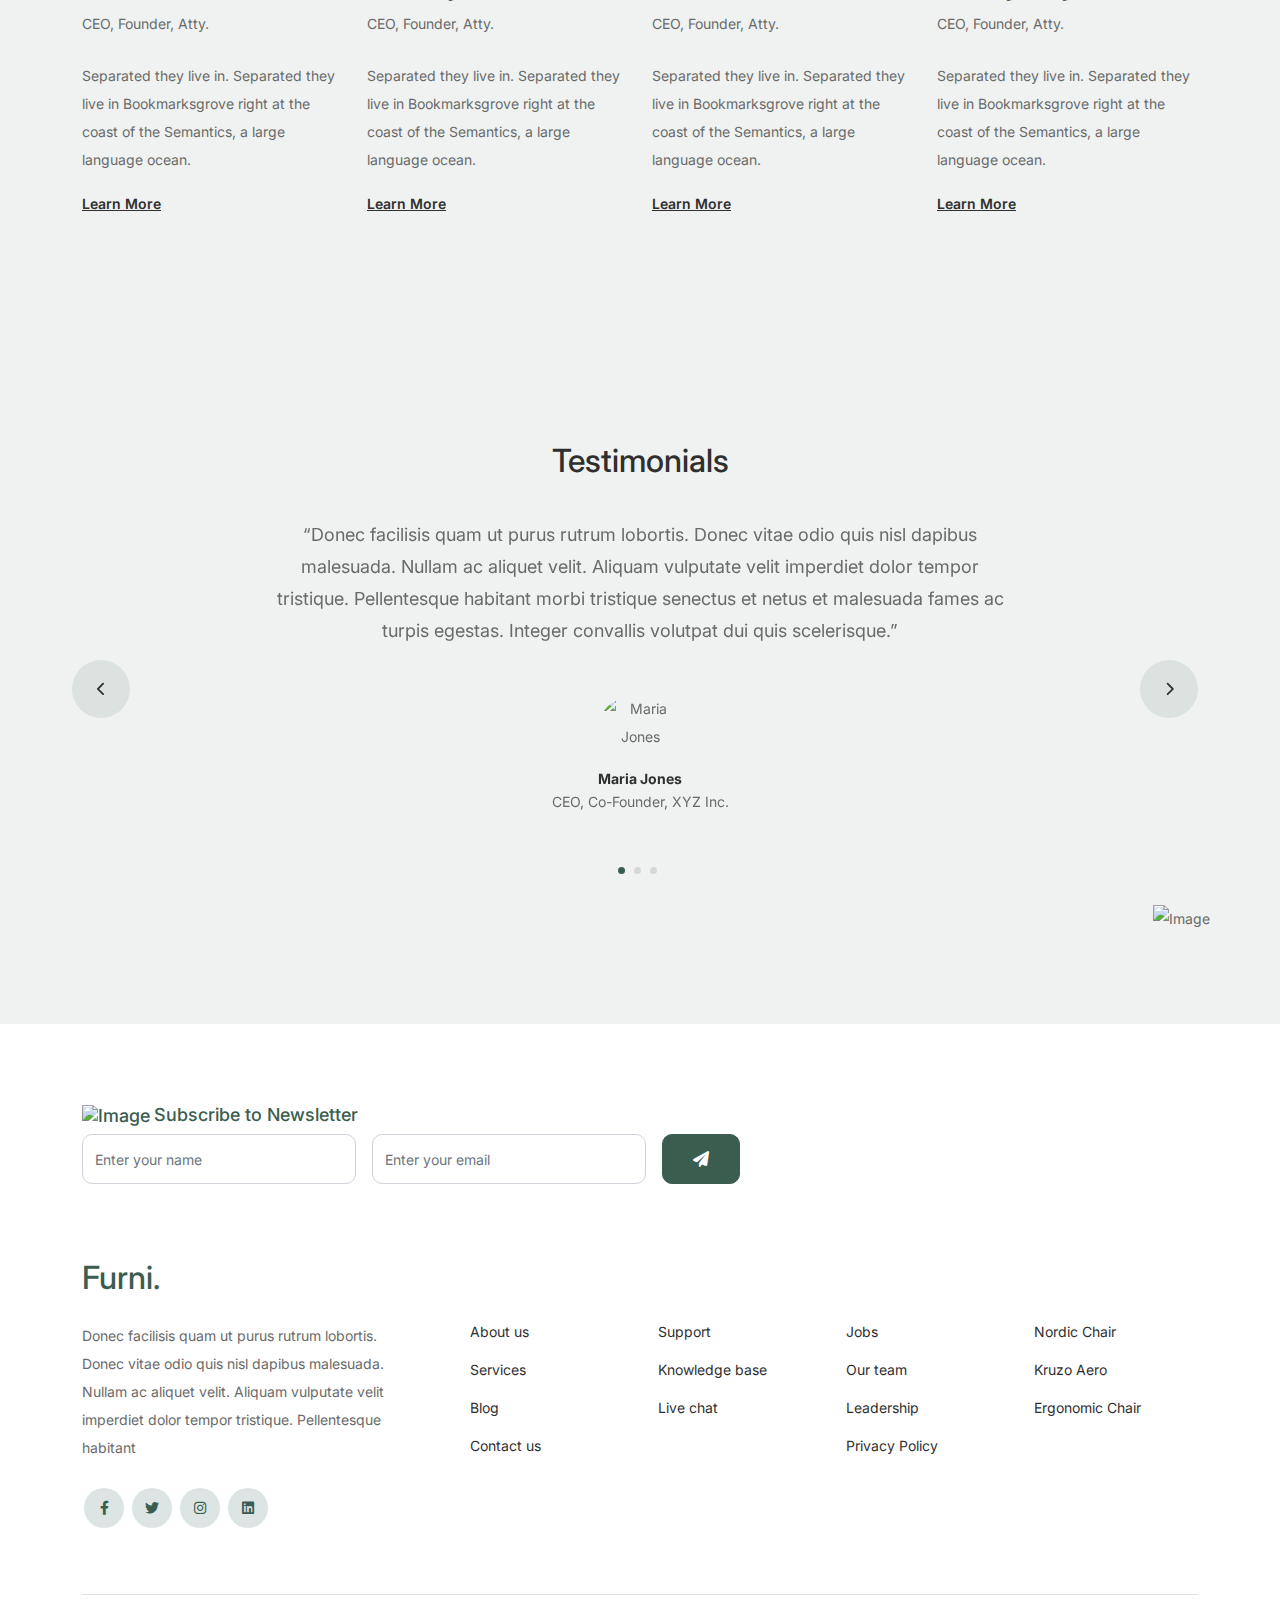
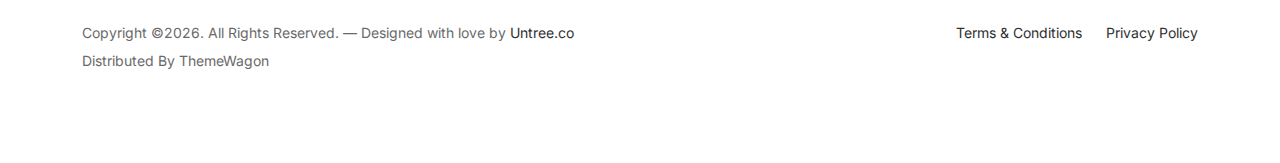
==== commit 85328331: "att do index e header" ====
--- a/furni-1.0.0/about.html
+++ b/furni-1.0.0/about.html
@@ -27,30 +27,29 @@
 	<body>
 
 		<!-- Start Header/Navigation -->
+	
 		<nav class="custom-navbar navbar navbar navbar-expand-md navbar-dark bg-dark" arial-label="Furni navigation bar">
 
 			<div class="container">
-				<a class="navbar-brand" href="index.html">Furni<span>.</span></a>
-
+				
 				<button class="navbar-toggler" type="button" data-bs-toggle="collapse" data-bs-target="#navbarsFurni" aria-controls="navbarsFurni" aria-expanded="false" aria-label="Toggle navigation">
 					<span class="navbar-toggler-icon"></span>
 				</button>
 
 				<div class="collapse navbar-collapse" id="navbarsFurni">
 					<ul class="custom-navbar-nav navbar-nav ms-auto mb-2 mb-md-0">
-						<li class="nav-item ">
+						<li class="nav-item">
 							<a class="nav-link" href="index.html">Home</a>
 						</li>
-						<li><a class="nav-link" href="shop.html">Shop</a></li>
-						<li class="active"><a class="nav-link" href="about.html">About us</a></li>
-						<li><a class="nav-link" href="services.html">Services</a></li>
-						<li><a class="nav-link" href="blog.html">Blog</a></li>
-						<li><a class="nav-link" href="contact.html">Contact us</a></li>
+						<li><a class="nav-link" href="shop.html">Projetos</a></li>
+						<li class="active"><a class="nav-link" href="about.html">Faça parte</a></li>
+						<li><a class="nav-link" href="services.html">Nossa História</a></li>
+						<li><a class="nav-link" href="blog.html">Contatos</a></li>
+						<li><a class="nav-link" href="contact.html">Onde doar?</a></li>
 					</ul>
 
 					<ul class="custom-navbar-cta navbar-nav mb-2 mb-md-0 ms-5">
 						<li><a class="nav-link" href="#"><img src="images/user.svg"></a></li>
-						<li><a class="nav-link" href="cart.html"><img src="images/cart.svg"></a></li>
 					</ul>
 				</div>
 			</div>
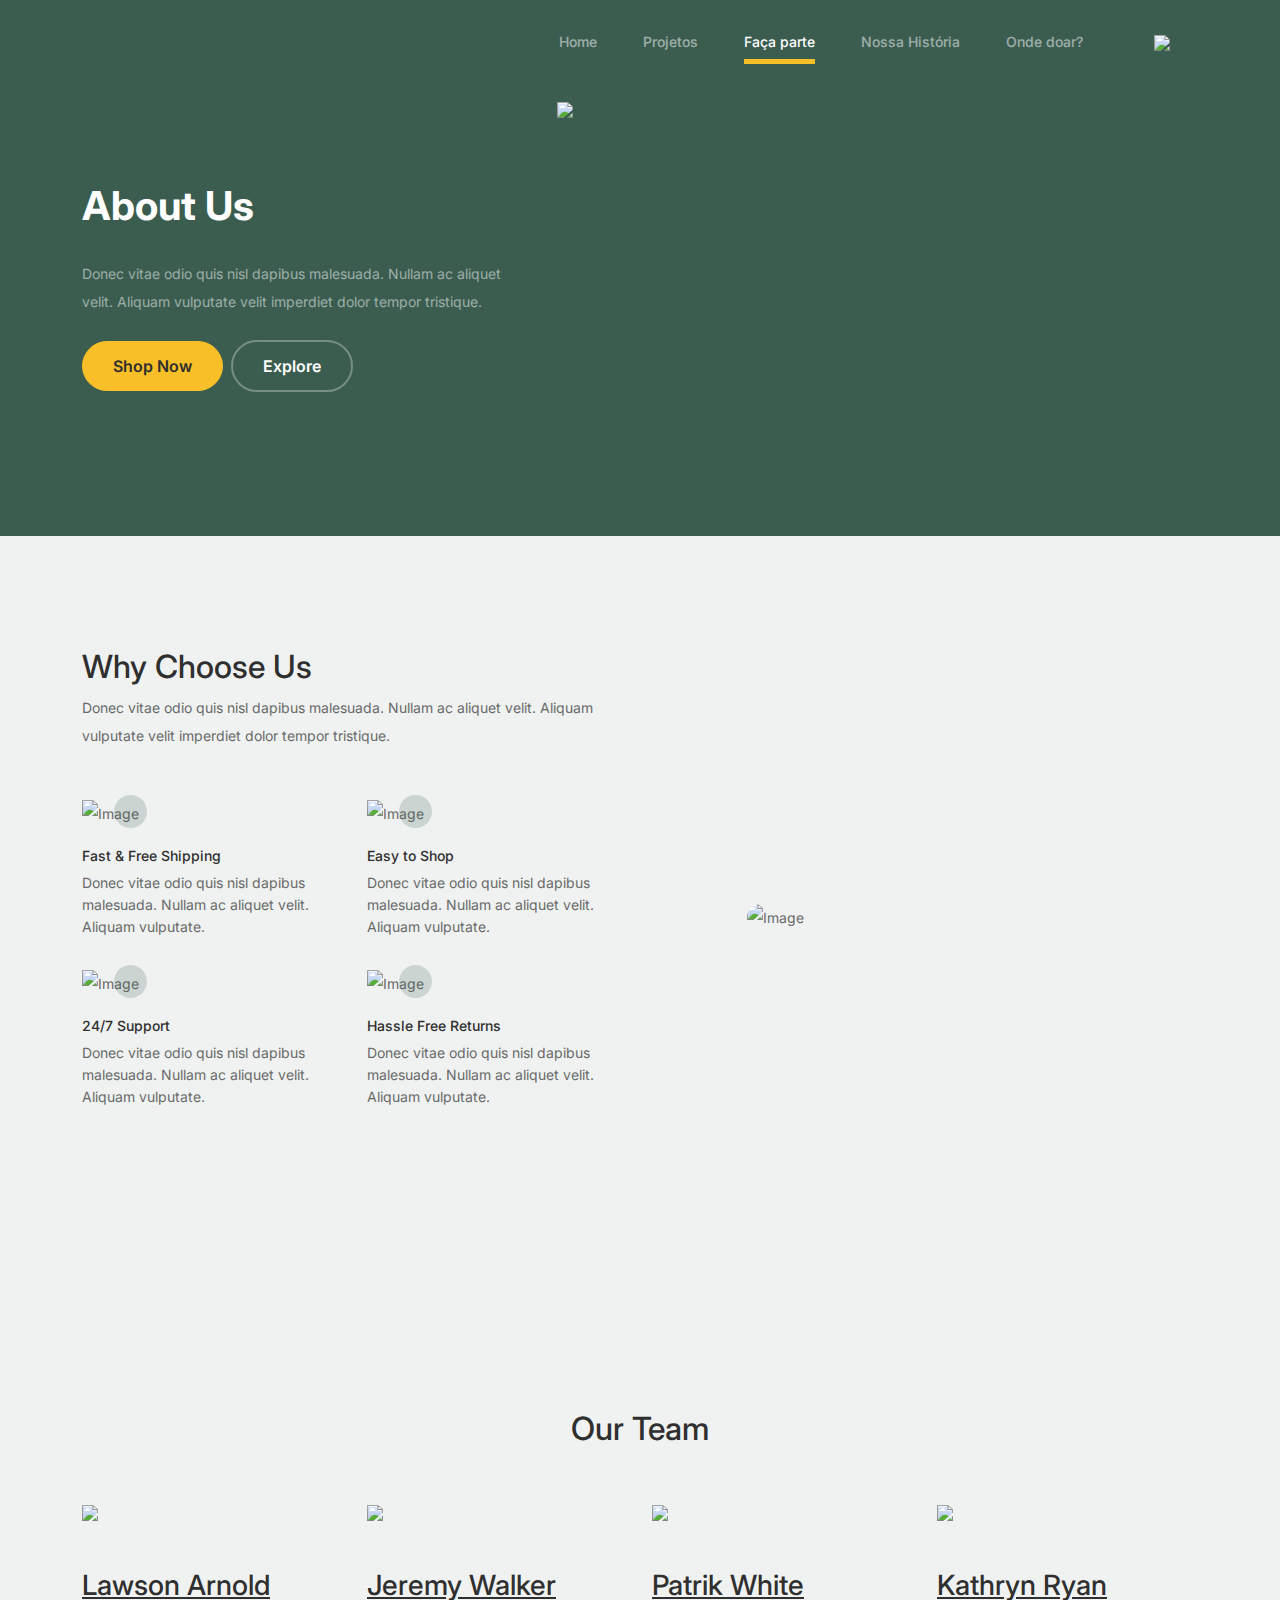
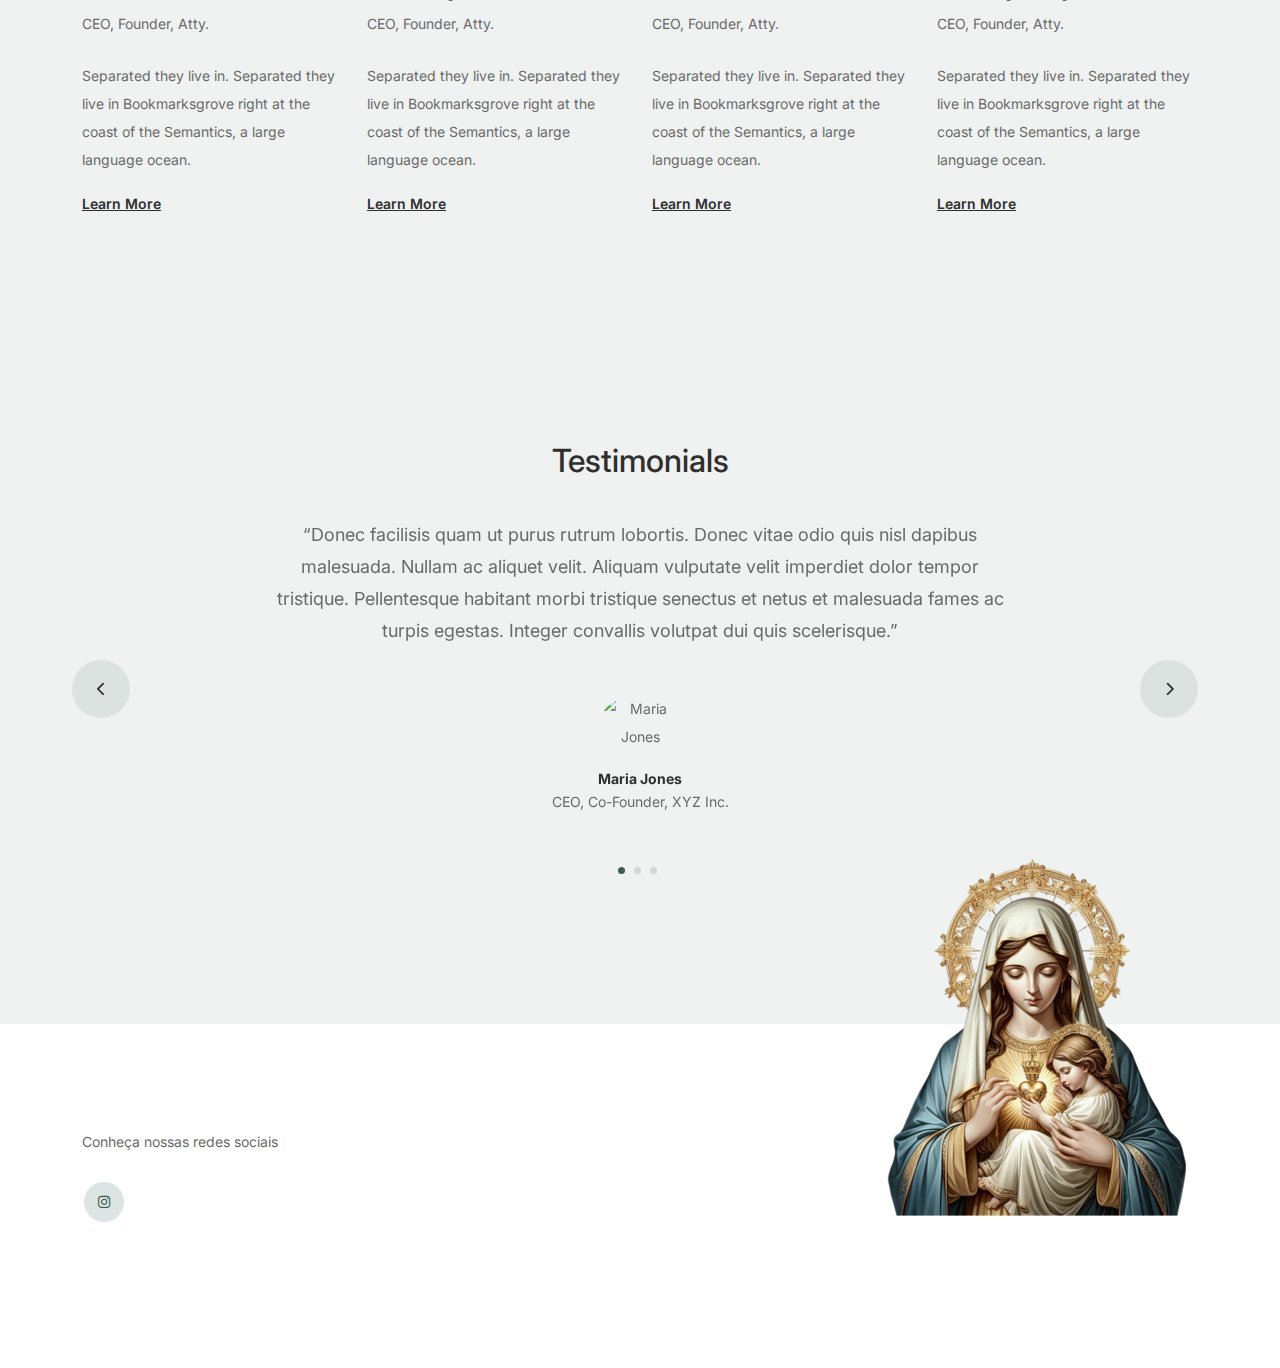
==== commit 74a94329: "finalização home page, so falta detalhes" ====
--- a/furni-1.0.0/about.html
+++ b/furni-1.0.0/about.html
@@ -44,7 +44,7 @@
 						<li><a class="nav-link" href="shop.html">Projetos</a></li>
 						<li class="active"><a class="nav-link" href="about.html">Faça parte</a></li>
 						<li><a class="nav-link" href="services.html">Nossa História</a></li>
-						<li><a class="nav-link" href="blog.html">Contatos</a></li>
+						<!--<li><a class="nav-link" href="blog.html">Contatos</a></li>-->
 						<li><a class="nav-link" href="contact.html">Onde doar?</a></li>
 					</ul>
 
@@ -318,106 +318,44 @@
 			<div class="container relative">
 
 				<div class="sofa-img">
-					<img src="images/sofa.png" alt="Image" class="img-fluid">
-				</div>
-
-				<div class="row">
-					<div class="col-lg-8">
-						<div class="subscription-form">
-							<h3 class="d-flex align-items-center"><span class="me-1"><img src="images/envelope-outline.svg" alt="Image" class="img-fluid"></span><span>Subscribe to Newsletter</span></h3>
-
-							<form action="#" class="row g-3">
-								<div class="col-auto">
-									<input type="text" class="form-control" placeholder="Enter your name">
-								</div>
-								<div class="col-auto">
-									<input type="email" class="form-control" placeholder="Enter your email">
-								</div>
-								<div class="col-auto">
-									<button class="btn btn-primary">
-										<span class="fa fa-paper-plane"></span>
-									</button>
-								</div>
-							</form>
-
-						</div>
-					</div>
+					<img src="images/santamaria.png" alt="Image" class="img-fluid">
 				</div>
 
 				<div class="row g-5 mb-5">
 					<div class="col-lg-4">
-						<div class="mb-4 footer-logo-wrap"><a href="#" class="footer-logo">Furni<span>.</span></a></div>
-						<p class="mb-4">Donec facilisis quam ut purus rutrum lobortis. Donec vitae odio quis nisl dapibus malesuada. Nullam ac aliquet velit. Aliquam vulputate velit imperdiet dolor tempor tristique. Pellentesque habitant</p>
+						<div class="mb-4 footer-logo-wrap"><a href="#" class="footer-logo"><span></span></a></div>
+						<p class="mb-4">Conheça nossas redes sociais</p>
 
 						<ul class="list-unstyled custom-social">
-							<li><a href="#"><span class="fa fa-brands fa-facebook-f"></span></a></li>
+							<!-- <li><a href="#"><span class="fa fa-brands fa-facebook-f"></span></a></li>
 							<li><a href="#"><span class="fa fa-brands fa-twitter"></span></a></li>
-							<li><a href="#"><span class="fa fa-brands fa-instagram"></span></a></li>
-							<li><a href="#"><span class="fa fa-brands fa-linkedin"></span></a></li>
+							<li><a href="#"><span class="fa fa-brands fa-linkedin"></span></a></li>-->
+							<li><a href="https://www.instagram.com/turmadaalegria_ta/profilecard/?igsh=azFvZ2JkeGF2eW5t"><span class="fa fa-brands fa-instagram"></span></a></li>
 						</ul>
 					</div>
-
-					<div class="col-lg-8">
+								</div>
+							</form>
+
+						</div>
+					</div>
+				</div>
+
+				<!--	<div class="col-lg-8">
 						<div class="row links-wrap">
 							<div class="col-6 col-sm-6 col-md-3">
 								<ul class="list-unstyled">
-									<li><a href="#">About us</a></li>
-									<li><a href="#">Services</a></li>
-									<li><a href="#">Blog</a></li>
-									<li><a href="#">Contact us</a></li>
+									<li><a href="#">Sobre nós</a></li>
+									<li><a href="#">Projetos</a></li>
+									<li><a href="#">Contatos</a></li>
+									<li><a href="#">Onde doar?</a></li>
 								</ul>
 							</div>
-
-							<div class="col-6 col-sm-6 col-md-3">
-								<ul class="list-unstyled">
-									<li><a href="#">Support</a></li>
-									<li><a href="#">Knowledge base</a></li>
-									<li><a href="#">Live chat</a></li>
-								</ul>
-							</div>
-
-							<div class="col-6 col-sm-6 col-md-3">
-								<ul class="list-unstyled">
-									<li><a href="#">Jobs</a></li>
-									<li><a href="#">Our team</a></li>
-									<li><a href="#">Leadership</a></li>
-									<li><a href="#">Privacy Policy</a></li>
-								</ul>
-							</div>
-
-							<div class="col-6 col-sm-6 col-md-3">
-								<ul class="list-unstyled">
-									<li><a href="#">Nordic Chair</a></li>
-									<li><a href="#">Kruzo Aero</a></li>
-									<li><a href="#">Ergonomic Chair</a></li>
-								</ul>
-							</div>
-						</div>
-					</div>
-
-				</div>
-
-				<div class="border-top copyright">
-					<div class="row pt-4">
-						<div class="col-lg-6">
-							<p class="mb-2 text-center text-lg-start">Copyright &copy;<script>document.write(new Date().getFullYear());</script>. All Rights Reserved. &mdash; Designed with love by <a href="https://untree.co">Untree.co</a> Distributed By <a hreff="https://themewagon.com">ThemeWagon</a>  <!-- License information: https://untree.co/license/ -->
-            </p>
-						</div>
-
-						<div class="col-lg-6 text-center text-lg-end">
-							<ul class="list-unstyled d-inline-flex ms-auto">
-								<li class="me-4"><a href="#">Terms &amp; Conditions</a></li>
-								<li><a href="#">Privacy Policy</a></li>
-							</ul>
-						</div>
-
-					</div>
-				</div>
-
-			</div>
+							</div>
+						</div>
+					</div> -->
+
 		</footer>
 		<!-- End Footer Section -->	
-
 
 		<script src="js/bootstrap.bundle.min.js"></script>
 		<script src="js/tiny-slider.js"></script>
